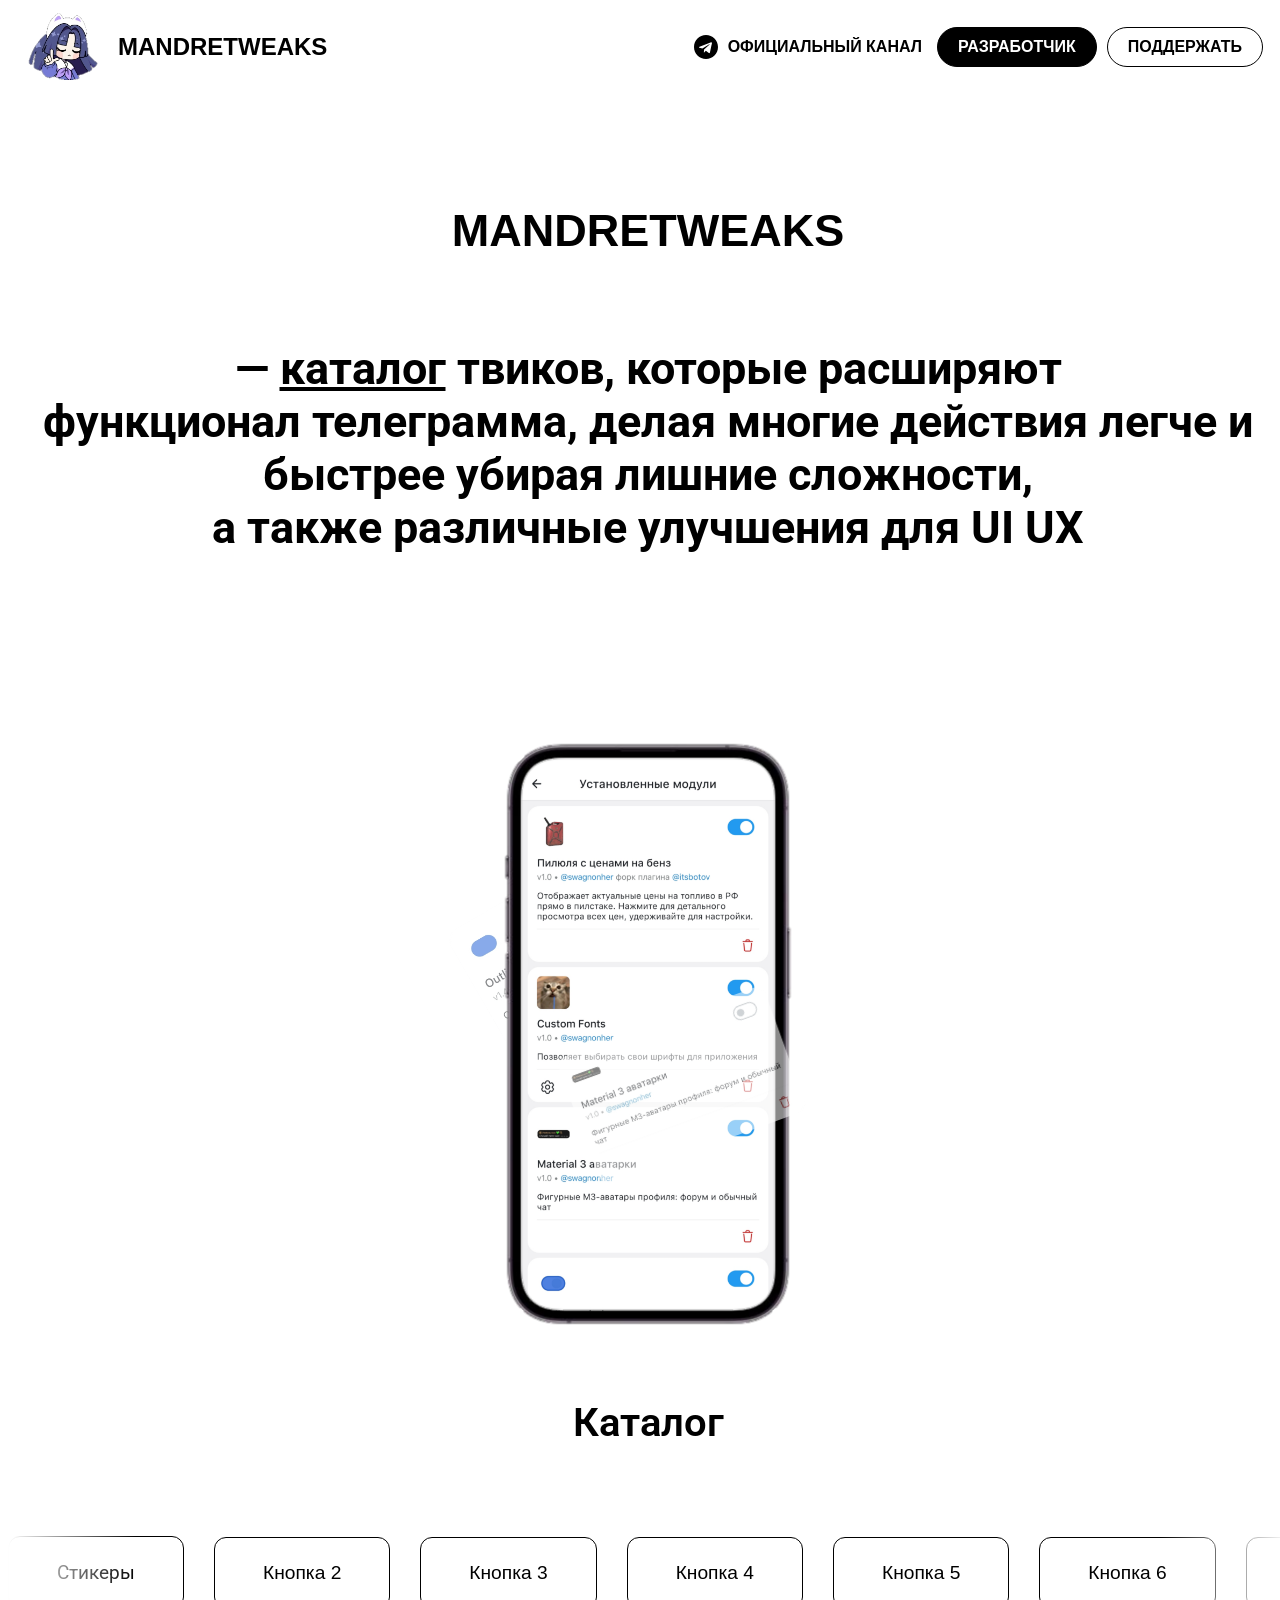
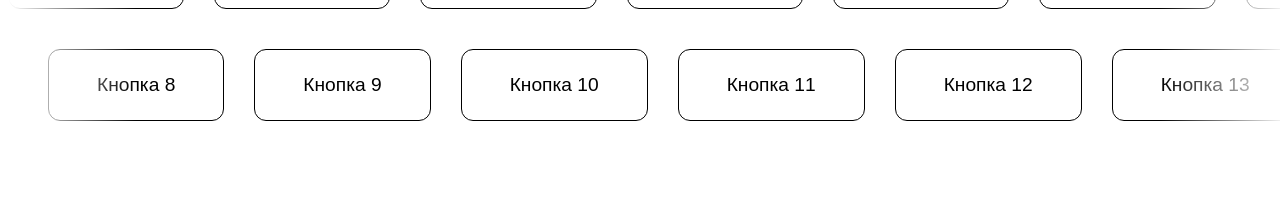
==== mandra/index.html @ 8cb5dc40 "1st upload. no @media @media here soon" ====
<!DOCTYPE html>
<html lang="en">
    <head>
        <meta charset="UTF-8">
        <meta name="viewport" content="width=device-width, initial-scale=1.0">
        <link rel="stylesheet" href="style.css">
        <link href="https://db.onlinewebfonts.com/c/d7e8a95865396cddca89b00080d2cba6?family=SoDo+Sans+SemiBold" rel="stylesheet">
        <title>MandreTweaks</title>
    </head>
    <body>
        <div class="navbar">
            <div class="navbar-left">
                <img src="assets/logo.png">
                <div>MandreTweaks</div>
            </div>
            <div class="navbar-right">
                <div class="channel-link">
                    <svg xmlns="http://www.w3.org/2000/svg">
                        <path d="M12 0C5.373 0 0 5.373 0 12s5.373 12 12 12 12-5.373 12-12S18.627 0 12 0zm5.894 8.221l-1.97 9.28c-.145.658-.537.818-1.084.508l-3-2.21-1.446 1.394c-.14.14-.26.26-.534.26l.213-3.053 5.56-5.023c.242-.213-.054-.334-.373-.121l-6.871 4.326-2.962-.924c-.643-.204-.657-.643.136-.953l11.57-4.46c.538-.196 1.006.128.832 2.957z"/>
                    </svg>
                    <a href="https://t.me/swagnonher" target="_blank">Официальный канал</a>
                </div>    
                <a href="https://t.me/sterepando" class="filled-link" target="_blank">Разработчик</a>
                <a href="https://t.me/swagnonher/338" class="unfield-link" target="_blank">Поддержать</a>
            </div>
        </div>
        <div class="title-name">
            <div>MandreTweaks</div>
        </div>
        <div class="title">
            <div>— <span id="trigger">каталог</span> твиков, которые расширяют
                <br>функционал телеграмма, делая многие действия легче и
                <br>быстрее убирая лишние сложности, 
                <br>а также различные улучшения для UI UX
            </div>
        </div>
        <div class="deco-imgs">
            <img src="assets/plugin-deco-1.png" class="deco-1">
            <img src="assets/tweaks-phone.png" class="phone">
            <img src="assets/plugin-deco-2.png" class="deco-2">
            <img src="assets/plugin-deco-3.png" class="deco-3">
        </div>

        <div class="title-scroll">
            <div>Каталог</div>
        </div>

        <div class="scroll-container">
            <div class="scroll-track track-1">
                <div class="scroll-group">
                    <a class="scroll-btn" href="tweaks/stickers-new/">Стикеры</a>
                    <button class="scroll-btn">Кнопка 2</button>
                    <button class="scroll-btn">Кнопка 3</button>
                    <button class="scroll-btn">Кнопка 4</button>
                    <button class="scroll-btn">Кнопка 5</button>
                    <button class="scroll-btn">Кнопка 6</button>
                    <button class="scroll-btn">Кнопка 7</button>
                </div>
                <div class="scroll-group" aria-hidden="true">
                    <a class="scroll-btn" href="tweaks/stickers-new/">Стикеры</a>
                    <button class="scroll-btn">Кнопка 2</button>
                    <button class="scroll-btn">Кнопка 3</button>
                    <button class="scroll-btn">Кнопка 4</button>
                    <button class="scroll-btn">Кнопка 5</button>
                    <button class="scroll-btn">Кнопка 6</button>
                    <button class="scroll-btn">Кнопка 7</button>
                </div>
            </div>
            <div class="scroll-track track-2">
                <div class="scroll-group">
                    <button class="scroll-btn">Кнопка 8</button>
                    <button class="scroll-btn">Кнопка 9</button>
                    <button class="scroll-btn">Кнопка 10</button>
                    <button class="scroll-btn">Кнопка 11</button>
                    <button class="scroll-btn">Кнопка 12</button>
                    <button class="scroll-btn">Кнопка 13</button>
                    <button class="scroll-btn">Кнопка 14</button>
                </div>

                <div class="scroll-group" aria-hidden="true">
                    <button class="scroll-btn">Кнопка 8</button>
                    <button class="scroll-btn">Кнопка 9</button>
                    <button class="scroll-btn">Кнопка 10</button>
                    <button class="scroll-btn">Кнопка 11</button>
                    <button class="scroll-btn">Кнопка 12</button>
                    <button class="scroll-btn">Кнопка 13</button>
                    <button class="scroll-btn">Кнопка 14</button>
                </div>
            </div>
    </body>
    <script src="script.js"></script>
</html>
---- mandra/style.css ----
@import url('https://fonts.googleapis.com/css2?family=Google+Sans:ital,opsz,wght@0,17..18,400..700;1,17..18,400..700&family=Open+Sans:ital,wght@0,300..800;1,300..800&family=Roboto:ital,wght@0,100..900;1,100..900&display=swap');

body{
    background-color: white;
    width: 100%;
    min-width: 100%;
    overflow-x: hidden;
    font-family: 'Google Sans', 'Oppen Sans', 'Roboto';
}

.navbar{
    display: flex;
    justify-content: space-between;
    align-items: center;
}

.navbar-left{
    display: flex;
    align-items: center;
}

.navbar-left img{
    width: 70px;
    height: auto;
    padding: 5px 20px 5px 20px;
}

.navbar-left div{
    font-family: "SoDo Sans SemiBold", Arial, Helvetica, Helvetica Neue, sans-serif;
    text-transform: uppercase;
    font-weight: 600;
    font-size: x-large;
}

.navbar-right{
    display: flex;
    align-items: center;
    margin-right: 20px;
}

.navbar-right a{
    padding: 10px 20px 10px 20px;
    font-family: "SoDo Sans SemiBold", Arial, Helvetica, Helvetica Neue, sans-serif;
    font-weight: 600;
    font-size: medium;
    text-decoration: none;
    margin: 5px;
}

.channel-link{
    display: flex;
    align-items: center;
    transition: all 0.3s ease-out;
    margin-right: -15px;
}

.channel-link svg{
    margin-left: 30px;
    width: 24px;
    height: 24px;
    fill: black;
    transition: fill 0.3s ease-out;
    margin-right: -15px;
}

.channel-link a{
    color: black;
    text-transform: uppercase;
    transition: color 0.3s ease-out;
    cursor: pointer;
}


.channel-link:hover a{
    color: rgb(151, 0, 221);
}

.channel-link:hover svg{
    fill: rgb(151, 0, 221);
}

.filled-link,
.unfield-link{
    text-transform: uppercase;
    border: 1px solid black;
    border-radius: 40px;
    transition: all 0.3s ease-out;
    cursor: pointer;
}

.filled-link{
    background-color: black;
    color: white;
}

.filled-link:hover{
    background-color: rgba(0, 0, 0, 0.7);
}

.unfield-link{
    color: black;
}

.unfield-link:hover{
    background-color: rgba(0, 0, 0, 0.08);
}

.title-name{
    display: flex;
    align-items: center;
    justify-content: center;
    margin-top: 120px;
}

.title-name div{
    font-family: "SoDo Sans SemiBold", Arial, Helvetica, Helvetica Neue, sans-serif;
    text-transform: uppercase;
    font-weight: 600;
    font-size: 45px;
    color: black;
    animation: fadein-name 1.7s forwards;
}

@keyframes fadein-name {
    from{
        opacity: 0;
        color: rgb(151, 0, 221);
    }
    to {
        opacity: 1;
        color: balck;
    }
}

.title{
    display: flex;
    align-items: center;
    justify-content: center;
    margin-top: 80px;
    margin-bottom: 80px;
    animation: fadein-title 1s forwards;
}

@keyframes fadein-title {
    from {
        opacity: 0;
        transform: translateY(-100px);
    }
    to{
        opacity: 1;
        transform: translateY(0);
    }
}

.title div{
    font-weight: bold;
    font-size: 45px;
    text-align: center;
    padding: 5px 20px 5px 20px;
}

.title span{
    text-decoration: underline;
    transition: all 0.3s ease;
    cursor: pointer;
}

.title span:hover{
    color: rgba(195, 78, 250, 0.86);
}


.deco-imgs{
    position: relative;
    display: flex;
    align-items: center;
    justify-content: center;
    min-height: 500px;
    margin-top: 180px;
}

.phone{
    width: 300px;
    height: auto;
    z-index: 2;
    animation: fadein-phone 1s forwards;
}

@keyframes fadein-phone {
    from{
        opacity: 0;
        transform: translateY(100px);
    }
    to{
        opacity: 1;
        transform: translateY(0);
    }
}

.deco-1{
    position: absolute;
    width: 250px;
    height: auto;
    transform: rotate(34deg);
    left: 24%;
    margin-bottom: 40px;
}

.deco-2{
    position: absolute;
    width: 270px;
    height: auto;
    transform: rotate(-30deg);
    right: 30%;
    margin-bottom: 200px;
}

.deco-3{
    position: absolute;
    width: 220px;
    height: auto;
    transform: rotate(-20deg);
    right: 27%;
    margin-top: 100px;
    z-index: 3;
}

.deco-1, 
.deco-2,
.deco-3 {
    transition: all 1s ease;
    opacity: 0;
}

/*
.hidden-right1{
    opacity: 0;
    transform: translateX(200px) rotate(34deg);
    transition: all 1s ease;
}

.hidden-left2{
    opacity: 0;
    transform: translateX(-170px) rotate(-30deg);
    transition: all 1s ease;
}

.hidden-left3{
    opacity: 0;
    transform: translateX(-150px) rotate(-20deg);
    transition: all 1s ease;
}

.show-right1{
    opacity: 1;
    transform: translateX(0) rotate(34deg);
}

.show-left2{
    opacity: 1;
    transform: translateX(0) rotate(-30deg);
}

.show-left3{
    opacity: 1;
    transform: translateX(0) rotate(-20deg);
}

*/


.title-scroll{
    display: flex;
    justify-content: center;
    align-items: center;
    margin-top: 70px;
}

.title-scroll div{
    color: black;
    font-size: 40px;
    font-weight: 600;
}
.scroll-container{
    overflow: hidden;
    width: 100vw;
    position: relative;
    left: 50%;
    right: 50%;
    margin-left: -50vw;
    margin-right: -50vw;
    overflow: hidden;
    display: flex;
    flex-direction: column;
    gap: 40px;
    position: relative;
    padding: 20px 0;
    background-color: white;
    margin-top: 70px;
    margin-bottom: 70px;
    mask-image: linear-gradient(
        to right,
        transparent,
        black 10%,
        black 90%,
        transparent
    );
    -webkit-mask-image: linear-gradient(
        to right,
        transparent,
        black 10%,
        black 90%,
        transparent
    );
}

.scroll-track{
    display: flex;
    width: max-content;
    gap: 30px;
    animation: scroll-anim 20s linear infinite;
}

.scroll-group{
    display: flex;
    gap: 30px;
    align-items: center;
    flex-shrink: 0;
}

.track-2{
    animation-direction: reverse;
    margin-left: 40px;
}

.scroll-btn{
    text-decoration: none;
    padding: 24px 48px;
    color: black;
    background: white;
    border: 1px solid black;
    border-radius: 12px;
    font-size: larger;
    white-space: nowrap;
    transition: all 0.3s ease;
    cursor: pointer;
}

.scroll-btn:hover{
    background: rgba(211, 134, 247, 0.301);
}

@keyframes scroll-anim {
    0%{
        transform: translateX(0);
    }
    100%{
        transform: translateX(calc(-50%));
    }
}
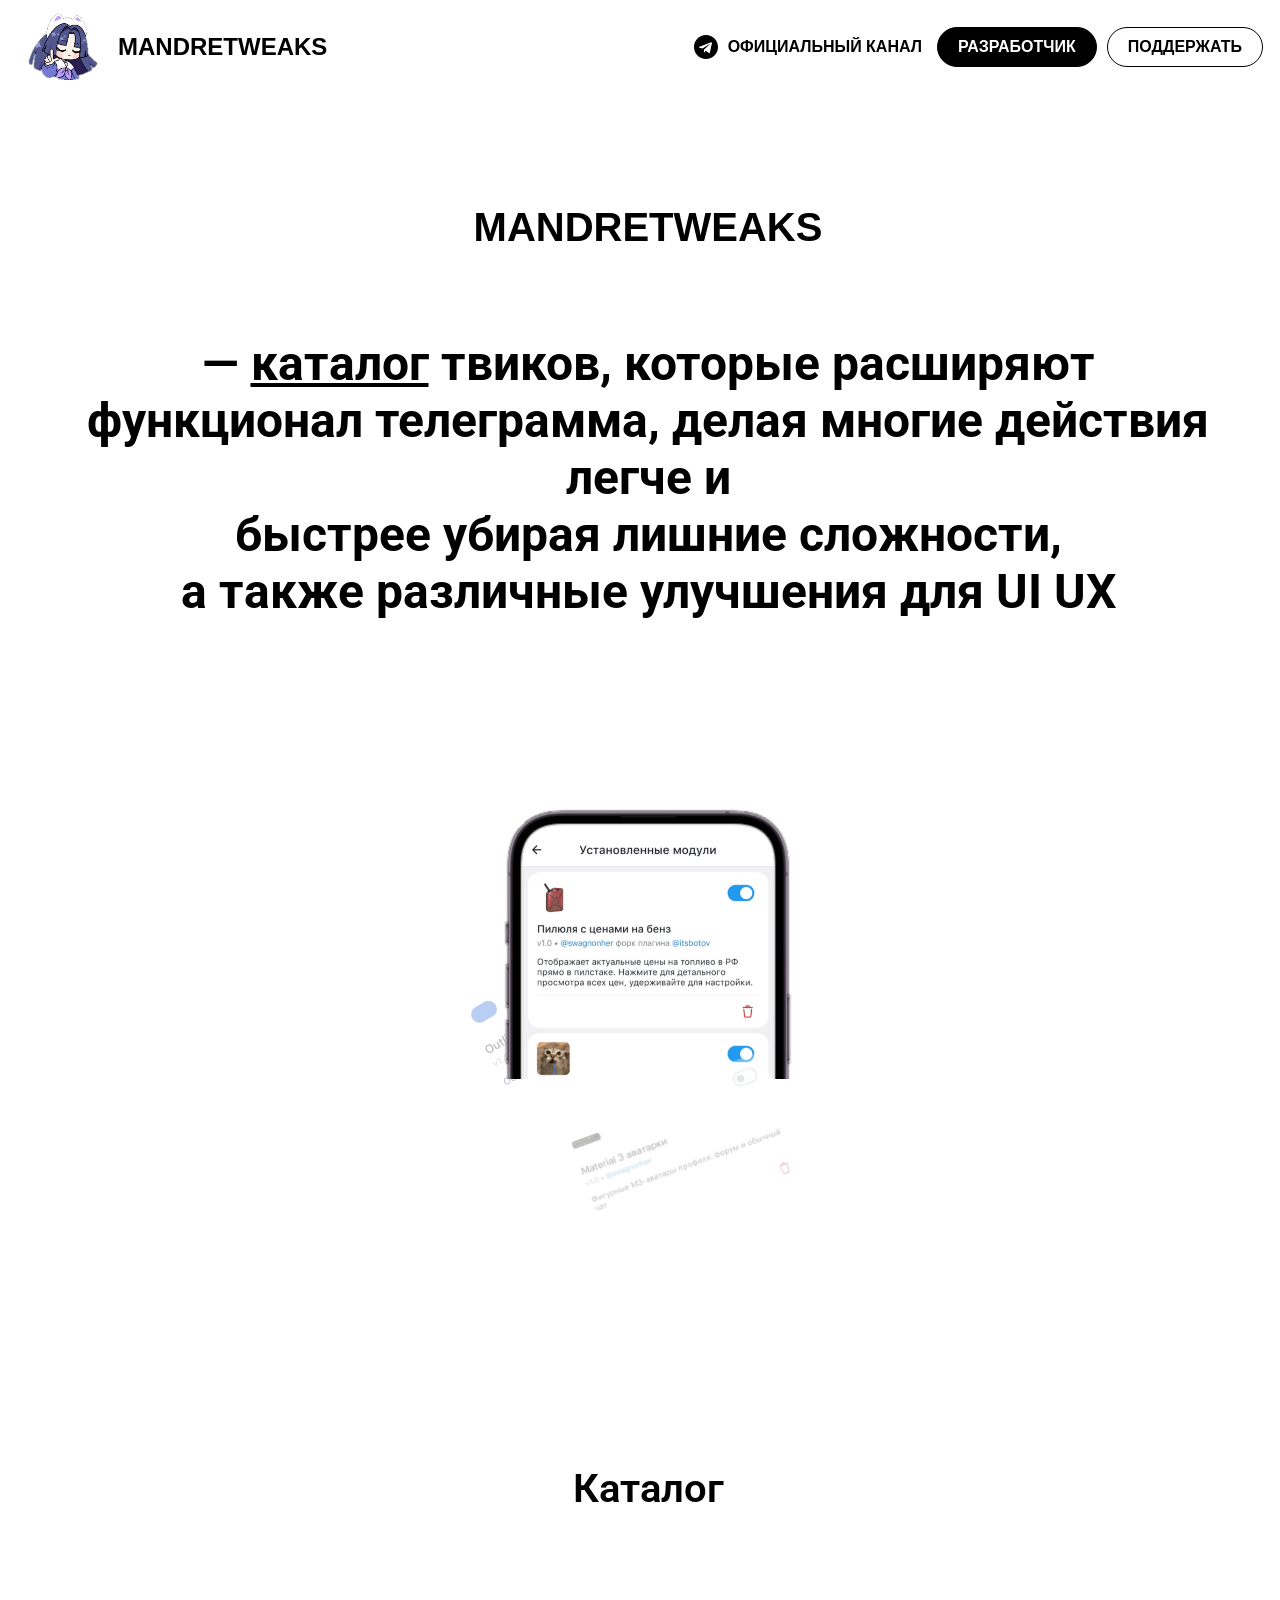
==== commit 52079c6f: "stickers page переделываю стикеры" ====
--- a/mandra/index.html
+++ b/mandra/index.html
@@ -14,15 +14,35 @@
                 <div>MandreTweaks</div>
             </div>
             <div class="navbar-right">
-                <div class="channel-link">
+                <div class="channel-link desktop">
                     <svg xmlns="http://www.w3.org/2000/svg">
                         <path d="M12 0C5.373 0 0 5.373 0 12s5.373 12 12 12 12-5.373 12-12S18.627 0 12 0zm5.894 8.221l-1.97 9.28c-.145.658-.537.818-1.084.508l-3-2.21-1.446 1.394c-.14.14-.26.26-.534.26l.213-3.053 5.56-5.023c.242-.213-.054-.334-.373-.121l-6.871 4.326-2.962-.924c-.643-.204-.657-.643.136-.953l11.57-4.46c.538-.196 1.006.128.832 2.957z"/>
                     </svg>
                     <a href="https://t.me/swagnonher" target="_blank">Официальный канал</a>
                 </div>    
-                <a href="https://t.me/sterepando" class="filled-link" target="_blank">Разработчик</a>
-                <a href="https://t.me/swagnonher/338" class="unfield-link" target="_blank">Поддержать</a>
+                <a href="https://t.me/sterepando" class="filled-link desktop" target="_blank">Разработчик</a>
+                <a href="https://t.me/swagnonher/338" class="unfield-link desktop" target="_blank">Поддержать</a>
+
+                <!--mobile navbar-->
+                <div class="burger mobile">
+                    <div class="openbtn">
+                        <svg class="open-icon" width="24" height="24" viewBox="0 0 24 24" fill="none" xmlns="http://w3.org">
+                          <path d="M3 6h18M3 12h18M3 18h18" stroke="currentColor" stroke-width="2" stroke-linecap="round"/>
+                        </svg>
+                    </div>
+                    <div class="closebtn">
+                        <svg class="close-icon" xmlns="http://w3.org" width="24" height="24" viewBox="0 0 24 24" fill="none" stroke="currentColor" stroke-width="2" stroke-linecap="round" stroke-linejoin="round">
+                          <line x1="18" y1="6" x2="6" y2="18"></line>
+                          <line x1="6" y1="6" x2="18" y2="18"></line>
+                        </svg>
+                    </div>
+                </div>
             </div>
+        </div>
+        <div class="menu mobile">
+            <a href="https://t.me/swagnonher" target="_blank" class="moblink">Официальный канал</a> 
+            <a href="https://t.me/sterepando" class="moblink" target="_blank">Разработчик</a>
+            <a href="https://t.me/swagnonher/338" class="moblink" target="_blank">Поддержать</a>
         </div>
         <div class="title-name">
             <div>MandreTweaks</div>
--- a/mandra/style.css
+++ b/mandra/style.css
@@ -68,6 +68,7 @@
     text-transform: uppercase;
     transition: color 0.3s ease-out;
     cursor: pointer;
+    text-align: center;
 }
 
 
@@ -116,7 +117,7 @@
     font-family: "SoDo Sans SemiBold", Arial, Helvetica, Helvetica Neue, sans-serif;
     text-transform: uppercase;
     font-weight: 600;
-    font-size: 45px;
+    font-size: 2.5rem;
     color: black;
     animation: fadein-name 1.7s forwards;
 }
@@ -154,7 +155,7 @@
 
 .title div{
     font-weight: bold;
-    font-size: 45px;
+    font-size: 3rem;
     text-align: center;
     padding: 5px 20px 5px 20px;
 }
@@ -357,4 +358,107 @@
     100%{
         transform: translateX(calc(-50%));
     }
+}
+
+@media (max-width: 1024px){
+    .channel-link svg{
+        opacity: 0;
+    }
+}
+
+.mobile{
+    display: none !important;
+}
+
+@media (max-width: 768px) {
+    .title div{
+        font-size: 1.8rem;
+    }
+
+    .title-name div{
+        font-size: 2rem;
+    }
+    .desktop {
+        display: none !important;
+    } 
+    .mobile{
+        display: flex !important;
+    }
+}
+
+.burger {
+    display: flex;
+    align-items: center;
+    margin-right: 5%;
+    width: 40px;
+    height: 40px;
+}
+
+.closebtn{
+    display: none;
+    color: rgb(173, 173, 173);
+    transition: all 0.3s ease;
+    z-index: 99999;
+}
+
+.close-icon.visible {
+    display: flex;
+}
+
+.openbtn{
+    transition: all 0.3s ease;
+    color: black;
+}
+
+.openbtn:hover{
+    color: rgb(173, 173, 173);
+}
+
+.openbtn.hidden{
+    display: none;
+}
+
+.closebtn.visible{
+    display: flex;
+}
+
+.menu{
+    display: none !important;
+    gap: 10px;
+    padding: 5px 20px 5px 20px;
+    flex-direction: column;
+    position: fixed;
+    top: 0;
+    left: 0;
+    width: 100vw;
+    height: 100vh;
+    background-color: rgba(20, 20, 20, 0.95);
+    backdrop-filter: blur(10px);
+    z-index: 9999;
+
+
+    transform: translateX(-100vw);
+    transition: transform 0.4s ease, visibility 0.4s ease;
+    pointer-events: none;
+    visibility: hidden;
+}
+
+.menu.visible {
+    display: flex !important;
+    transform: translateX(0);
+    pointer-events: all;
+    visibility: visible;
+}
+
+.moblink{
+    margin-top: 20%;
+    color: rgb(173, 173, 173);
+    font-size: 2rem;
+    text-align: left;
+    text-decoration: none;
+    transition: all 0.3s ease;
+}
+
+.moblink:hover{
+    color: rgba(219, 143, 255, 0.86);
 }
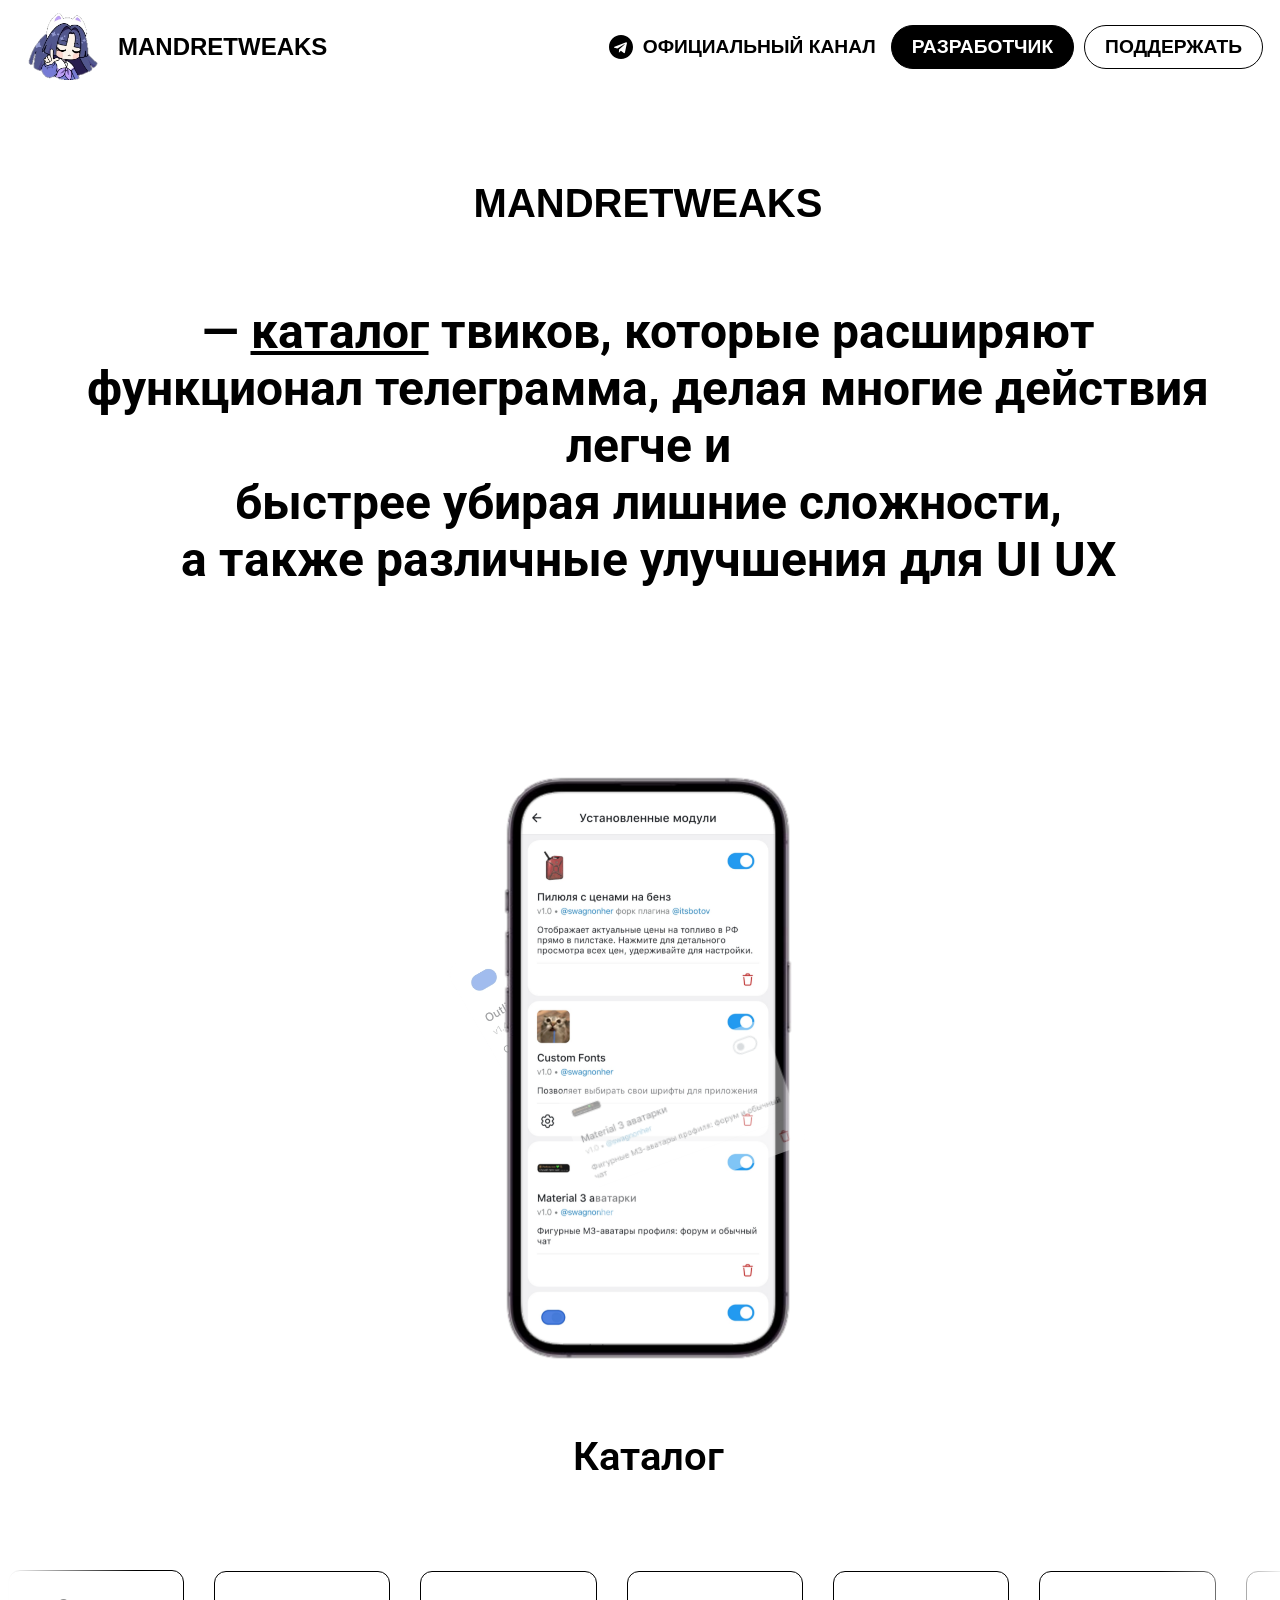
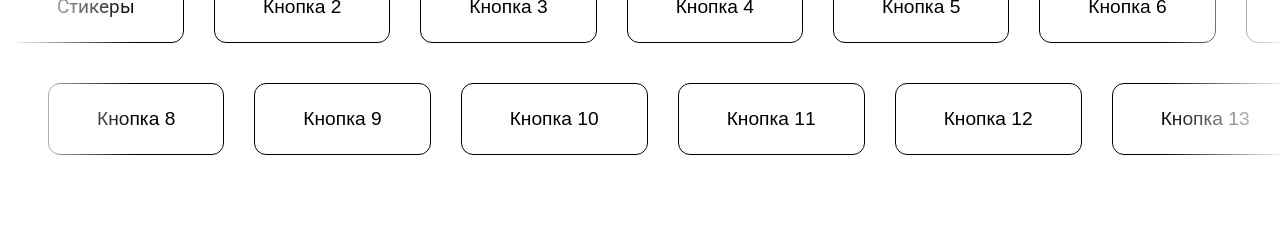
==== commit 983f2456: "Доработана главная страница для телефонов пофикшены размеры, добавлено меню" ====
--- a/mandra/index.html
+++ b/mandra/index.html
@@ -36,13 +36,15 @@
                           <line x1="6" y1="6" x2="18" y2="18"></line>
                         </svg>
                     </div>
-                </div>
+                </div>   
             </div>
         </div>
         <div class="menu mobile">
-            <a href="https://t.me/swagnonher" target="_blank" class="moblink">Официальный канал</a> 
-            <a href="https://t.me/sterepando" class="moblink" target="_blank">Разработчик</a>
-            <a href="https://t.me/swagnonher/338" class="moblink" target="_blank">Поддержать</a>
+            <div class="links">
+                <a href="https://t.me/swagnonher" target="_blank" class="moblink">Официальный канал</a> 
+                <a href="https://t.me/sterepando" class="moblink" target="_blank">Разработчик</a>
+                <a href="https://t.me/swagnonher/338" class="moblink" target="_blank">Поддержать</a>
+            </div>    
         </div>
         <div class="title-name">
             <div>MandreTweaks</div>
--- a/mandra/style.css
+++ b/mandra/style.css
@@ -29,7 +29,7 @@
     font-family: "SoDo Sans SemiBold", Arial, Helvetica, Helvetica Neue, sans-serif;
     text-transform: uppercase;
     font-weight: 600;
-    font-size: x-large;
+    font-size: 1.5rem;
 }
 
 .navbar-right{
@@ -42,7 +42,7 @@
     padding: 10px 20px 10px 20px;
     font-family: "SoDo Sans SemiBold", Arial, Helvetica, Helvetica Neue, sans-serif;
     font-weight: 600;
-    font-size: medium;
+    font-size: 1.2rem;
     text-decoration: none;
     margin: 5px;
 }
@@ -110,7 +110,7 @@
     display: flex;
     align-items: center;
     justify-content: center;
-    margin-top: 120px;
+    margin-top: 6rem;
 }
 
 .title-name div{
@@ -121,7 +121,6 @@
     color: black;
     animation: fadein-name 1.7s forwards;
 }
-
 @keyframes fadein-name {
     from{
         opacity: 0;
@@ -137,8 +136,8 @@
     display: flex;
     align-items: center;
     justify-content: center;
-    margin-top: 80px;
-    margin-bottom: 80px;
+    margin-top: 4.5rem;
+    margin-bottom: 4.5rem;
     animation: fadein-title 1s forwards;
 }
 
@@ -232,43 +231,6 @@
     transition: all 1s ease;
     opacity: 0;
 }
-
-/*
-.hidden-right1{
-    opacity: 0;
-    transform: translateX(200px) rotate(34deg);
-    transition: all 1s ease;
-}
-
-.hidden-left2{
-    opacity: 0;
-    transform: translateX(-170px) rotate(-30deg);
-    transition: all 1s ease;
-}
-
-.hidden-left3{
-    opacity: 0;
-    transform: translateX(-150px) rotate(-20deg);
-    transition: all 1s ease;
-}
-
-.show-right1{
-    opacity: 1;
-    transform: translateX(0) rotate(34deg);
-}
-
-.show-left2{
-    opacity: 1;
-    transform: translateX(0) rotate(-30deg);
-}
-
-.show-left3{
-    opacity: 1;
-    transform: translateX(0) rotate(-20deg);
-}
-
-*/
-
 
 .title-scroll{
     display: flex;
@@ -374,7 +336,9 @@
     .title div{
         font-size: 1.8rem;
     }
-
+    .title-name{
+        margin-top: 3rem;
+    }
     .title-name div{
         font-size: 2rem;
     }
@@ -395,10 +359,17 @@
 }
 
 .closebtn{
-    display: none;
+    display: flex;
     color: rgb(173, 173, 173);
     transition: all 0.3s ease;
     z-index: 99999;
+    transform: rotate(0deg);
+
+    pointer-events: none;
+    opacity: 0;
+    transition:
+        opacity 0.6s ease,
+        transform 0.5s cubic-bezier(0.34, 1.56, 0.64, 1);
 }
 
 .close-icon.visible {
@@ -420,12 +391,13 @@
 
 .closebtn.visible{
     display: flex;
+    opacity: 1;
+    pointer-events: auto;
+    transform: rotate(-90deg);
 }
 
 .menu{
-    display: none !important;
-    gap: 10px;
-    padding: 5px 20px 5px 20px;
+    display: flex;
     flex-direction: column;
     position: fixed;
     top: 0;
@@ -437,26 +409,37 @@
     z-index: 9999;
 
 
-    transform: translateX(-100vw);
+    transform: translateX(100vw);
     transition: transform 0.4s ease, visibility 0.4s ease;
     pointer-events: none;
     visibility: hidden;
 }
 
 .menu.visible {
-    display: flex !important;
+    display: flex;
     transform: translateX(0);
-    pointer-events: all;
+    pointer-events: auto;
     visibility: visible;
 }
 
+.links{
+    display: flex;
+    flex-direction: column;
+    margin-top: 20%;
+}
+
 .moblink{
-    margin-top: 20%;
     color: rgb(173, 173, 173);
-    font-size: 2rem;
+    font-size: 1.5rem;
     text-align: left;
     text-decoration: none;
+    padding: 20px 5% 20px 5%;
     transition: all 0.3s ease;
+    border-bottom: 1px solid rgb(73, 73, 73);
+}
+
+.moblink:first-child{
+    border-top: 1px solid rgb(73, 73, 73);
 }
 
 .moblink:hover{
